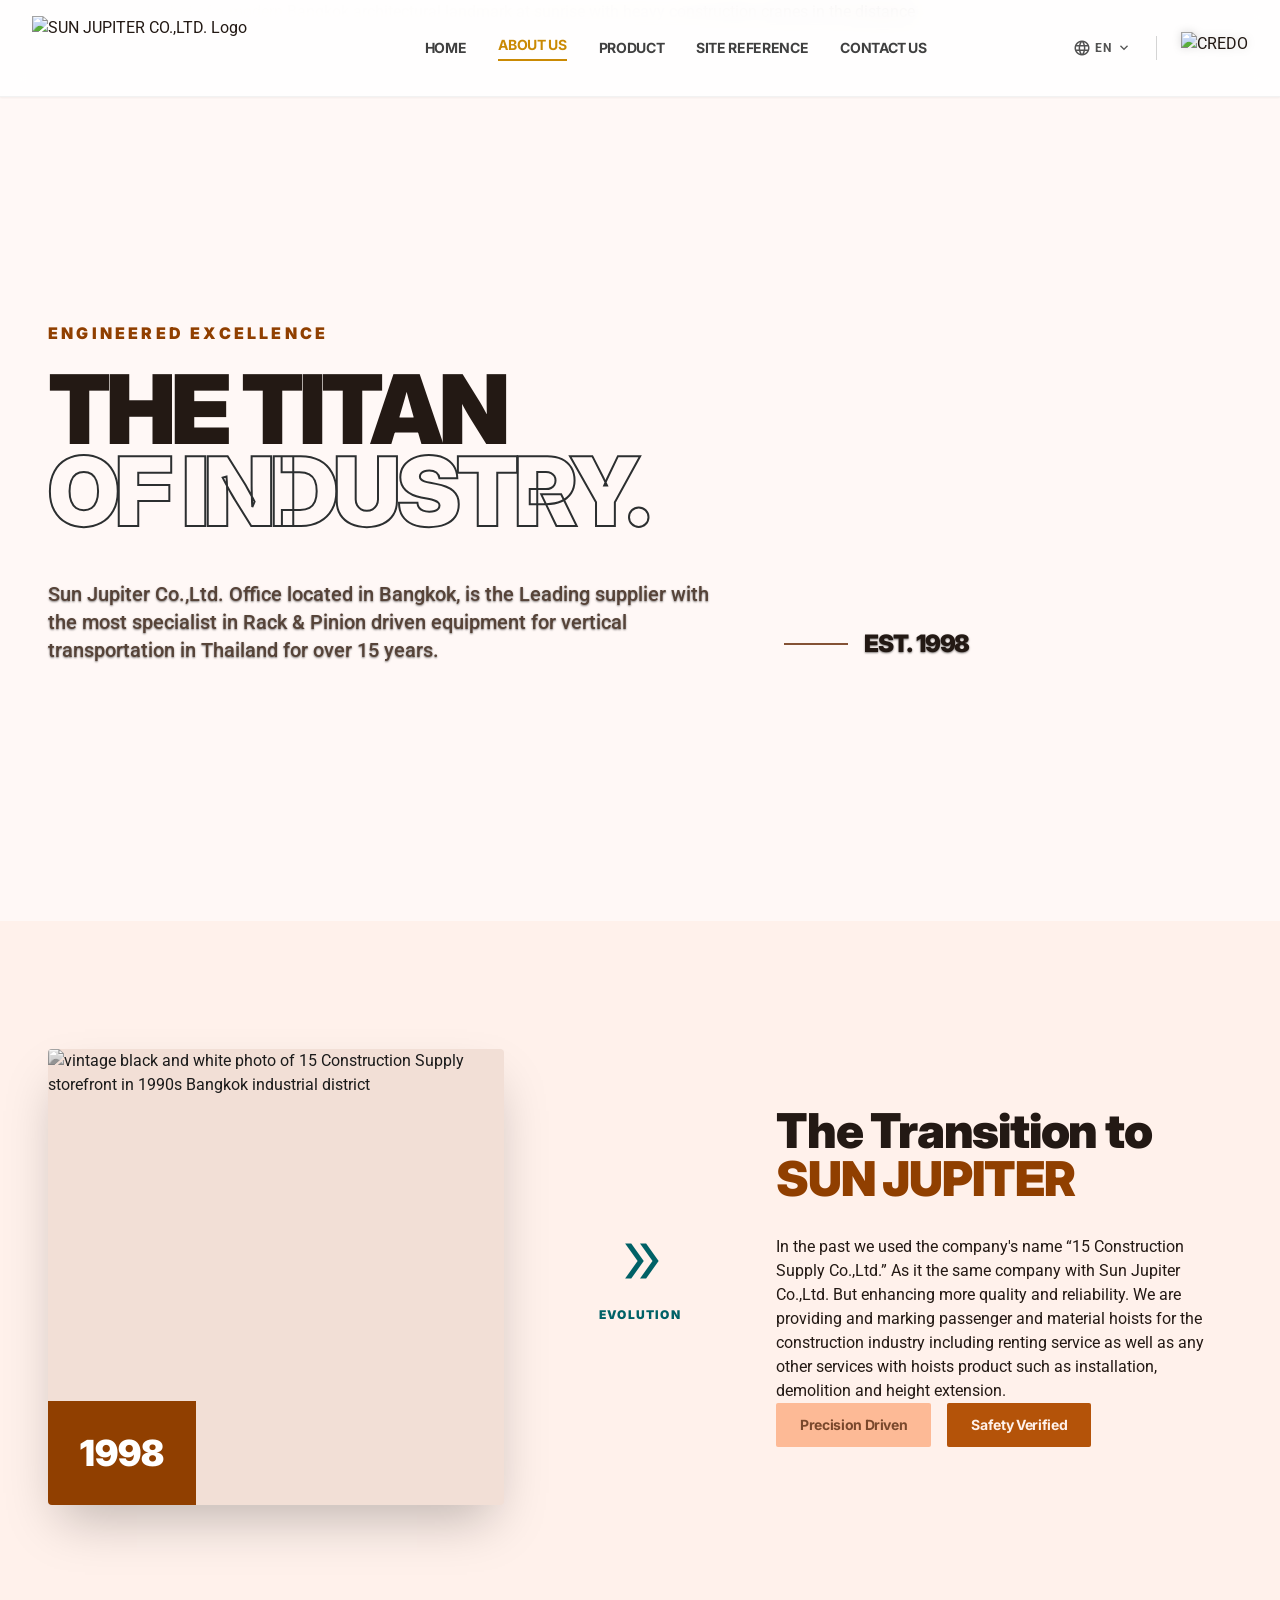
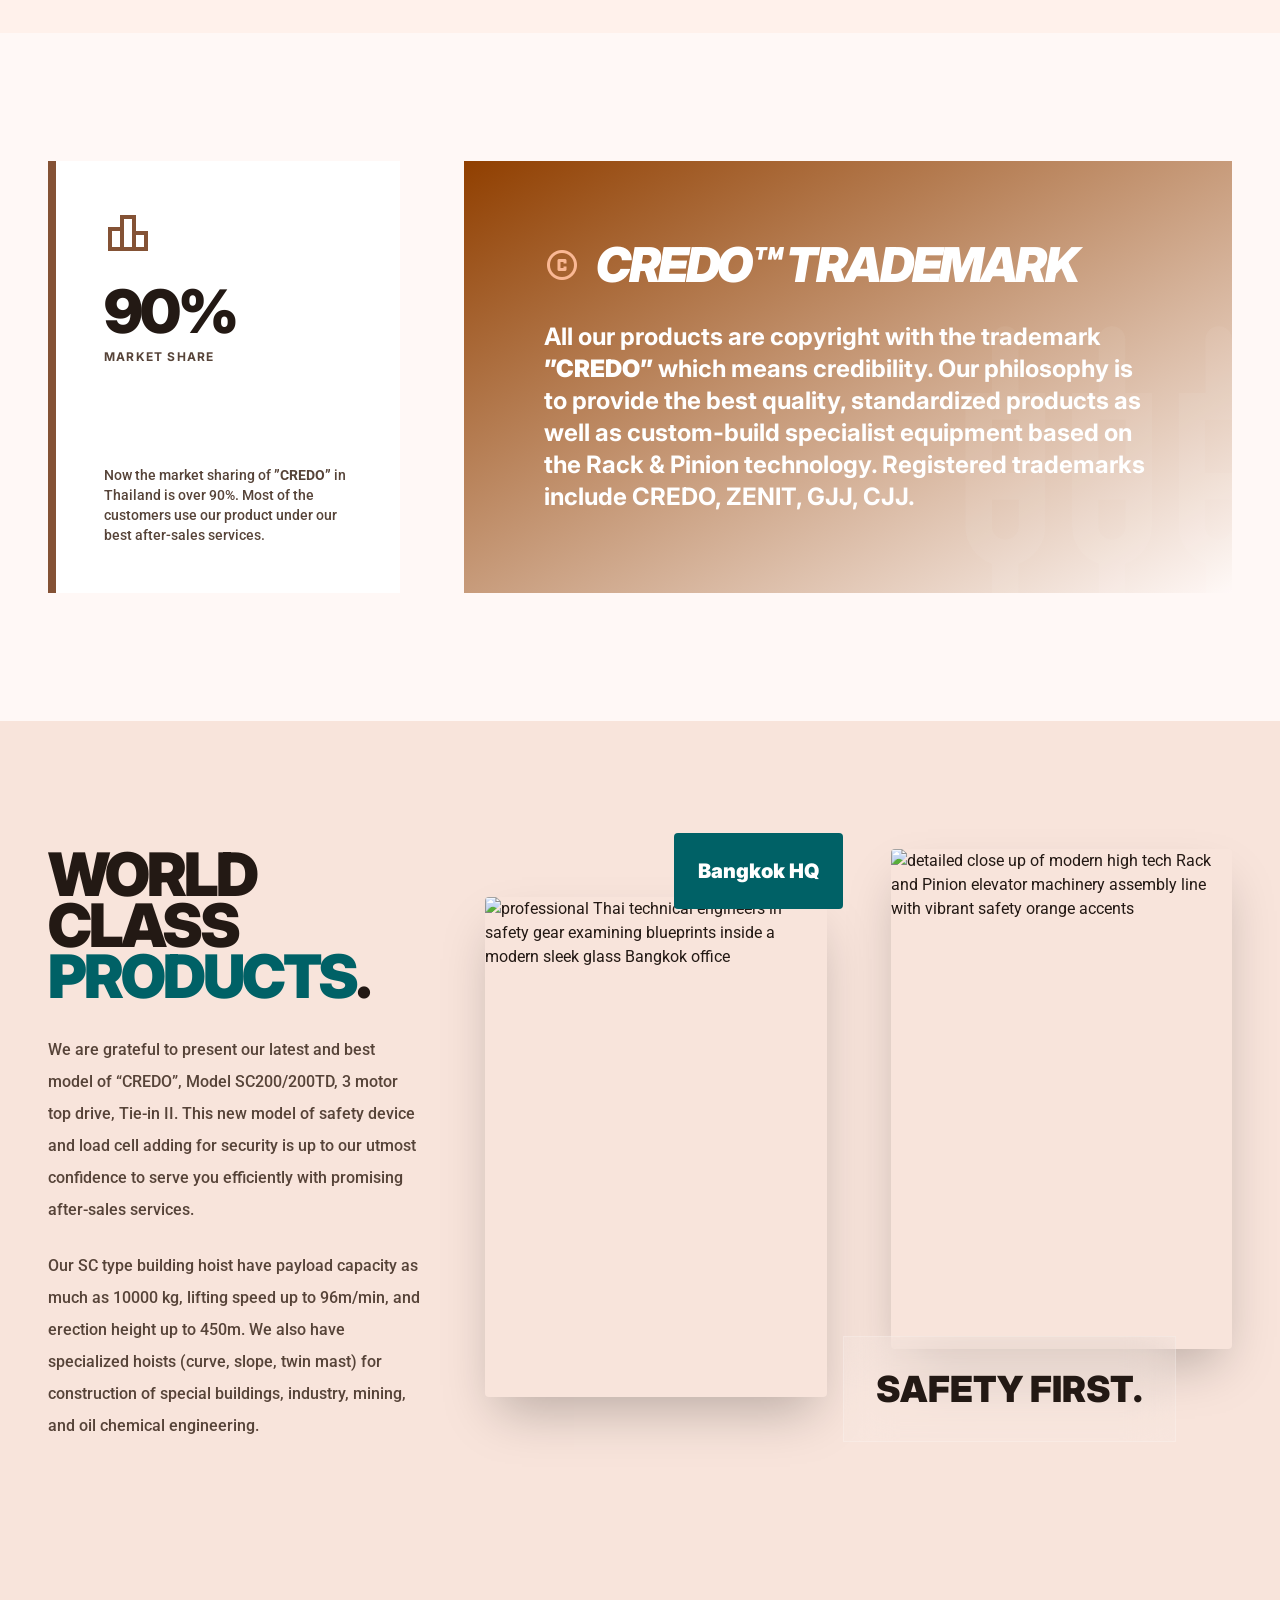
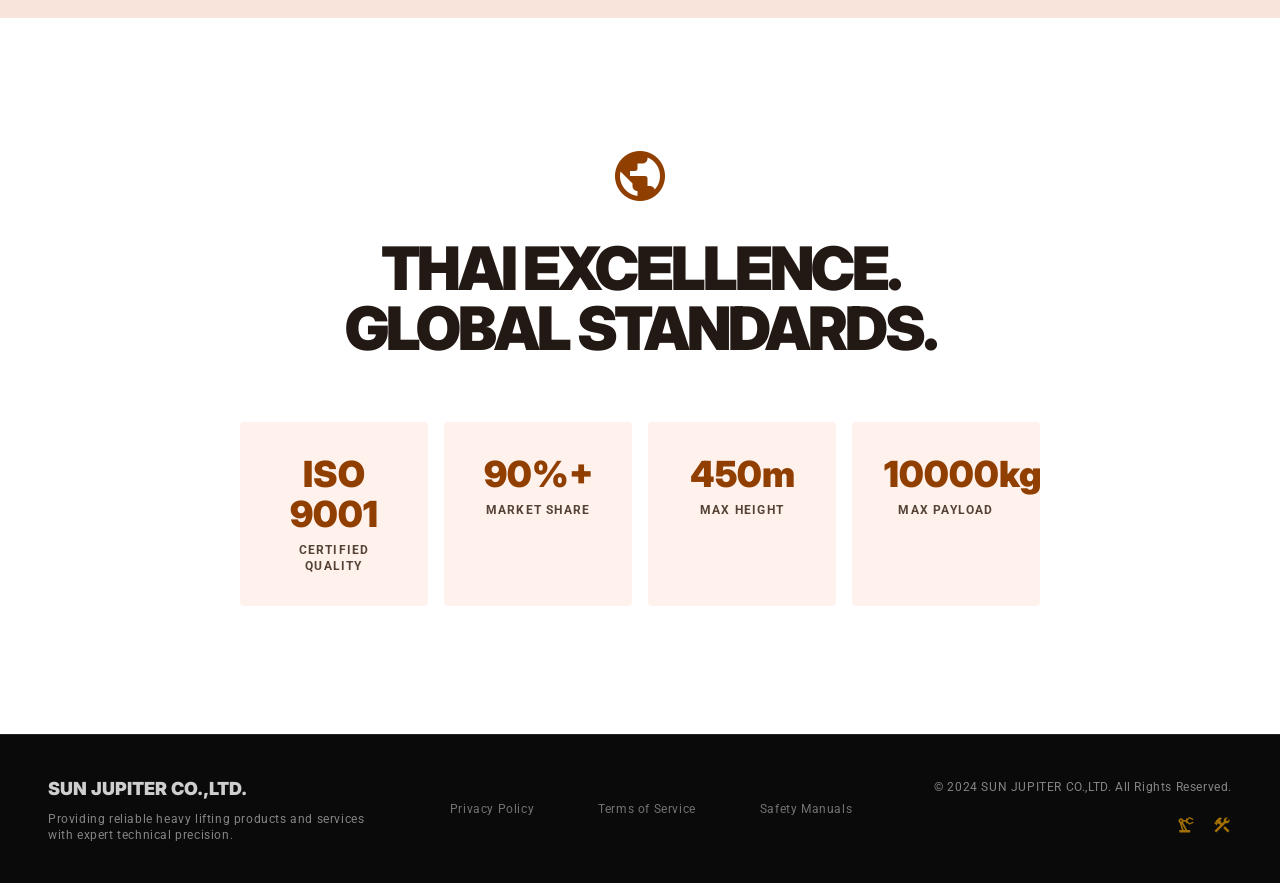
==== about.html @ d10ed4c6 "Add files via upload" ====
<!DOCTYPE html>

<html class="light" lang="en"><head>
  <title>About Us | Sun Jupiter Co., Ltd.</title>
  <link rel="icon" type="image/png" href="assets/favicon.png"/>
<link rel="preconnect" href="https://fonts.googleapis.com"/>
<link rel="preconnect" href="https://fonts.gstatic.com" crossorigin/>
<link href="https://fonts.googleapis.com/css2?family=Inter:wght@400;500;600;700;800;900&family=Roboto:wght@400;500;700&display=swap" rel="stylesheet" media="print" onload="this.media='all'"/>
<link href="https://fonts.googleapis.com/css2?family=Material+Symbols+Outlined:wght,FILL@100..700,0..1&display=swap" rel="stylesheet" media="print" onload="this.media='all'"/>
<meta charset="utf-8"/>
<meta content="width=device-width, initial-scale=1.0" name="viewport"/>
<link rel="stylesheet" href="assets/tailwind.css"/>

<style>
    /* ── SPA View Transition: smooth cross-fade ────────────────── */
    ::view-transition-old(root) {
        animation: sj-fade-out 120ms ease-out forwards;
    }
    ::view-transition-new(root) {
        animation: sj-fade-in 160ms ease-in forwards;
    }
    @keyframes sj-fade-out {
        from { opacity: 1; transform: translateY(0); }
        to   { opacity: 0; transform: translateY(-6px); }
    }
    @keyframes sj-fade-in {
        from { opacity: 0; transform: translateY(8px); }
        to   { opacity: 1; transform: translateY(0); }
    }

        .material-symbols-outlined {
            font-variation-settings: 'FILL' 0, 'wght' 400, 'GRAD' 0, 'opsz' 24;
        }
        body { 
            font-family: 'Roboto', sans-serif; 
        }
        h1, h2, h3, h4 { font-family: 'Inter', sans-serif; }
    </style>

<script id="spa-router">
if (!window.spaRouterLoaded) {
    window.spaRouterLoaded = true;
    window.spaCache = {};

    document.addEventListener('mouseover', (e) => {
        const link = e.target.closest('a');
        if (!link) return;
        const href = link.getAttribute('href');
        if (!href || href.startsWith('http') || href.startsWith('#') || href.startsWith('mailto:')) return;
        
        const cleanHref = href.split('?')[0].split('#')[0];
        if (!window.spaCache[cleanHref]) {
            window.spaCache[cleanHref] = fetch(href).then(r => r.text()).catch(() => null);
        }
    });
    
    window.navigateToSPA = async (url, useTransition = true) => {
        try {
            const cleanUrl = url.split('?')[0].split('#')[0];
            let text;
            if (window.spaCache && window.spaCache[cleanUrl]) {
                text = await window.spaCache[cleanUrl];
            } else {
                const response = await fetch(url);
                text = await response.text();
            }
            if (!text) { window.location.href = url; return; }
            
            const doc = new DOMParser().parseFromString(text, 'text/html');
            
            const performSwap = () => {
                // Extract all script text BEFORE DOM swap (replaceWith moves main out of doc)
                const scriptTexts = Array.from(doc.querySelectorAll('body script:not([src])')).map(s => s.textContent);

                const currentMain = document.querySelector('main');
                const newMain = doc.querySelector('main');
                if (currentMain && newMain) {
                    currentMain.replaceWith(newMain);
                } else {
                    window.location.href = url; return;
                }
                
                const currentNav = document.querySelector('nav');
                const newNav = doc.querySelector('nav');
                if (currentNav && newNav) {
                    currentNav.innerHTML = newNav.innerHTML;
                }
                
                document.title = doc.title;
                
                // Inject/replace out-of-main body elements from fetched doc (modals, overlays, etc.)
                // These are outside <main> so replaceWith(newMain) doesn't move them automatically
                Array.from(doc.body.children).forEach(el => {
                    const tag = el.tagName.toLowerCase();
                    if (tag === 'script' || tag === 'main' || tag === 'nav' || tag === 'noscript') return;
                    const existingEl = el.id ? document.getElementById(el.id) : null;
                    if (existingEl) {
                        existingEl.replaceWith(el);
                    } else {
                        document.body.appendChild(el);
                    }
                });

                // Re-execute scripts (using pre-extracted text to avoid missing in-main scripts)
                scriptTexts.forEach(text => {
                    const newScript = document.createElement('script');
                    newScript.textContent = text;
                    document.body.appendChild(newScript);
                });

                if (window.tailwind && typeof window.tailwind.refresh === 'function') {
                    window.tailwind.refresh();
                }
                setTimeout(() => {
                    document.querySelectorAll('[class*="animate-"]').forEach(el => {
                        const cls = [...el.classList].find(c => c.startsWith('animate-'));
                        if (cls) { el.classList.remove(cls); void el.offsetWidth; el.classList.add(cls); }
                    });
                }, 50);
                // Re-initialize tab UI after SPA swap (ensures brand tabs work without reload)
                setTimeout(() => {
                    const firstTabCard = document.querySelector('.tab-card');
                    if (firstTabCard && typeof switchTab === 'function') {
                        const tabId = firstTabCard.id.replace('tab-', '');
                        switchTab(tabId, false);
                    }
                }, 200);
                
                if (url.includes('#')) {
                    const hash = url.split('#')[1];
                    const target = document.getElementById(hash);
                    if (target) {
                        target.scrollIntoView({ behavior: 'auto', block: 'start' });
                        return;
                    }
                }
                window.scrollTo(0, 0);
                // Re-apply language after SPA swap
                if (window.applyTranslations) window.applyTranslations();
            };

            window.history.pushState({}, '', url);
            performSwap();
            
        } catch (e) {
            window.location.href = url; 
        }
    };
    
    document.addEventListener('click', (e) => {
        if (e.defaultPrevented) return;
        const link = e.target.closest('a');
        if (!link) return;
        const href = link.getAttribute('href');
        if (!href || href.startsWith('http') || href.startsWith('mailto:')) return;
        
        e.preventDefault();
        
        if (href.startsWith('#')) {
            const tgt = document.querySelector(href);
            if (tgt) {
                tgt.scrollIntoView({ behavior: 'smooth' });
                window.history.pushState({}, '', window.location.pathname + href);
            }
            return;
        }

        window.navigateToSPA(href, true);
    });
    
    window.addEventListener('popstate', () => {
        window.location.reload();
    });
}
</script>
<script src="assets/lang.js"></script>
  <meta name="description" content="Learn about Sun Jupiter Co., Ltd., our mission, vision, and commitment to providing world-class construction equipment in Thailand."/>
  <meta name="robots" content="index, follow"/>
  <link rel="canonical" href="https://claudesunjupite.github.io/about.html"/>
</head>
<body class="bg-surface text-on-surface antialiased">
<a href="#main-content" class="sr-only focus:not-sr-only focus:fixed focus:top-4 focus:left-4 focus:z-[100] focus:bg-yellow-600 focus:text-white focus:px-4 focus:py-2 focus:font-bold focus:rounded">Skip to main content</a>
<!-- STANDARDIZED NAVBAR -->
<nav aria-label="Main navigation" class="fixed top-0 w-full z-50 bg-white/85 backdrop-blur-md shadow-sm border-b border-neutral-200/50 flex justify-between items-center px-8 py-4 w-full max-w-none transition-all duration-300">
<a href="index.html" class="flex items-center transition-transform hover:scale-105" onclick="if(window.navigateToSPA){event.preventDefault();window.navigateToSPA('index.html')}" aria-label="SUN JUPITER CO.,LTD. — Go to homepage">
<img loading="eager" alt="SUN JUPITER CO.,LTD. Logo" class="h-14 md:h-16 w-auto object-contain" src="assets/sunjupiter-logo.webp"/>
</a>
<div class="hidden md:flex items-center space-x-8 font-headline font-bold tracking-tight text-sm uppercase">
<a class="text-neutral-700 hover:text-yellow-600 transition-colors transition-all duration-300" href="index.html">Home</a>
<a class="text-yellow-600 border-b-2 border-yellow-600 pb-1 transition-all duration-300" href="about.html">About Us</a>
<a class="text-neutral-700 hover:text-yellow-600 transition-colors transition-all duration-300" href="product.html">Product</a>
<a class="text-neutral-700 hover:text-yellow-600 transition-colors transition-all duration-300" href="site-reference.html">Site Reference</a>
<a class="text-neutral-700 hover:text-yellow-600 transition-colors transition-all duration-300" href="contact.html">Contact Us</a>
</div>
<div class="flex items-center gap-6">
<div class="relative group">
<button class="flex items-center gap-1 text-xs font-bold text-neutral-600 hover:text-yellow-600 uppercase tracking-widest transition-colors py-2" aria-label="Select language" aria-haspopup="true" aria-expanded="false">
<span class="material-symbols-outlined text-[18px]" aria-hidden="true">language</span>
EN
<span class="material-symbols-outlined text-[16px] transition-transform group-hover:rotate-180" aria-hidden="true">expand_more</span>
</button>
<div class="absolute right-0 top-full w-32 bg-white border border-neutral-100 shadow-xl rounded-md overflow-hidden opacity-0 invisible group-hover:opacity-100 group-hover:visible transition-all duration-200">
<a href="#" class="block px-4 py-3 text-xs text-neutral-700 hover:bg-neutral-50 hover:text-yellow-600 font-bold tracking-wider" data-lang="en" onclick="event.preventDefault();window.setLanguage('en')">
English
</a>
<a href="#" class="block px-4 py-3 text-xs text-neutral-700 hover:bg-neutral-50 hover:text-yellow-600 font-bold tracking-wider" data-lang="th" onclick="event.preventDefault();window.setLanguage('th')">
ภาษาไทย
</a>
</div>
</div>
<div class="h-6 w-px bg-neutral-300 hidden md:block"></div>
<img loading="eager" src="assets/credo.webp" alt="CREDO" class="hidden lg:block h-8 w-auto object-contain icon-drop-shadow">
</div>
</nav>
<!-- Hero Section: Kinetic Titan Strategy -->
<header id="main-content" class="pt-24 relative min-h-[921px] flex items-center overflow-hidden bg-surface">
<div class="absolute inset-0 z-0">
<div class="absolute inset-0 bg-gradient-to-r from-surface via-surface/80 to-transparent z-10"></div>
<img loading="eager" alt="high-resolution wide shot of a modern Bangkok architectural landmark at sunrise with heavy construction cranes in the distance" class="w-full h-full object-cover" data-alt="high-resolution wide shot of a modern Bangkok architectural landmark at sunrise with heavy construction cranes in the distance" src="https://lh3.googleusercontent.com/aida-public/[base64]"/>
</div>
<div class="container mx-auto px-12 relative z-20">
<div class="max-w-5xl">
<p class="font-headline font-black text-primary uppercase tracking-[0.2em] mb-4 md:mb-6 text-sm md:text-base">Engineered Excellence</p>
<h1 class="font-headline font-black text-5xl md:text-7xl lg:text-8xl text-on-surface leading-[0.85] tracking-tighter mb-8 md:mb-12 uppercase kinetic-tension">
                    THE TITAN <br/>
<span class="text-transparent" style="-webkit-text-stroke: 2px #2c2f30">OF INDUSTRY.</span>
</h1>
<div class="flex flex-col md:flex-row md:items-end gap-8 md:gap-16 relative z-10 w-full mb-8 text-shadow-sm">
<p class="text-lg md:text-xl text-on-surface-variant font-medium leading-relaxed max-w-2xl">
                        Sun Jupiter Co.,Ltd. Office located in Bangkok, is the Leading supplier with the most specialist in Rack &amp; Pinion driven equipment for vertical transportation in Thailand for over 15 years.
                    </p>
<div class="flex items-center gap-4 shrink-0 pb-1">
<div class="h-[2px] w-12 md:w-16 bg-secondary"></div>
<span class="font-headline font-black text-xl md:text-2xl uppercase tracking-tighter text-on-surface">Est. 1998</span>
</div>
</div>
</div>
</div>
</header>
<!-- Legacy Transition Section: No-Border Philosophy -->
<section class="bg-surface-container-low py-32">
<div class="container mx-auto px-12">
<div class="grid grid-cols-1 md:grid-cols-12 gap-16 items-center">
<div class="md:col-span-5 relative">
<div class="aspect-square bg-surface-container-highest rounded-lg overflow-hidden relative shadow-2xl group">
<img loading="lazy" alt="vintage black and white photo of 15 Construction Supply storefront in 1990s Bangkok industrial district" class="w-full h-full object-cover grayscale transition-all duration-700 group-hover:grayscale-0" data-alt="vintage black and white photo of 15 Construction Supply storefront in 1990s Bangkok industrial district" src="https://lh3.googleusercontent.com/aida-public/[base64]"/>
<div class="absolute bottom-0 left-0 bg-primary p-8 text-on-primary font-headline font-black text-4xl uppercase">1998</div>
</div>
</div>
<div class="md:col-span-2 flex flex-col items-center justify-center py-20 md:py-24">
<span class="material-symbols-outlined text-6xl text-tertiary" data-icon="double_arrow">double_arrow</span>
<p class="font-headline font-black text-tertiary uppercase text-xs tracking-widest mt-4">Evolution</p>
</div>
<div class="md:col-span-5">
<h2 class="font-headline font-black text-5xl mb-8 tracking-tight">The Transition to <span class="text-primary">SUN JUPITER</span></h2>
<p class=”text-on-surface-variant leading-loose mb-6 font-medium”>In the past we used the company's name “15 Construction Supply Co.,Ltd.” As it the same company with Sun Jupiter Co.,Ltd. But enhancing more quality and reliability. We are providing and marking passenger and material hoists for the construction industry including renting service as well as any other services with hoists product such as installation, demolition and height extension.</p>
<div class="flex gap-4">
<div class="px-6 py-3 bg-secondary-container text-on-secondary-container font-headline font-bold text-sm tracking-tight rounded-md">Precision Driven</div>
<div class="px-6 py-3 bg-primary-container text-on-primary-container font-headline font-bold text-sm tracking-tight rounded-md">Safety Verified</div>
</div>
</div>
</div>
</div>
</section>
<!-- The Credo: High-Octane Bento Grid -->
<section class="py-32 bg-surface">
<div class="container mx-auto px-12">
<div class="grid grid-cols-1 md:grid-cols-3 gap-12 md:gap-16">
<!-- Market Share Card -->
<div class="md:col-span-1 bg-surface-container-lowest p-12 flex flex-col justify-between min-h-[400px] border-l-8 border-secondary">
<div>
<span class="material-symbols-outlined text-secondary text-5xl mb-6" data-icon="leaderboard">leaderboard</span>
<h3 class="font-headline font-black text-6xl tracking-tighter mb-2">90%</h3>
<p class="font-headline font-bold uppercase text-on-surface-variant tracking-widest text-xs">Market Share</p>
</div>
<p class="text-on-surface-variant text-sm font-medium leading-loose">
                        Now the market sharing of <strong>”CREDO”</strong> in Thailand is over 90%. Most of the customers use our product under our best after-sales services.
                    </p>
</div>
<!-- Credo Card: Signature Texture -->
<div class="md:col-span-2 bg-gradient-to-br from-primary to-primary-dim p-12 md:p-20 relative overflow-hidden text-on-primary flex flex-col justify-center">
<div class="relative z-10">
<div class="flex items-center gap-4 mb-8">
<span class="material-symbols-outlined text-secondary-fixed-dim text-4xl" data-icon="copyright" data-weight="fill">copyright</span>
<h3 class="font-headline font-black text-4xl md:text-5xl uppercase tracking-tighter italic">CREDO™ TRADEMARK</h3>
</div>
<p class="text-2xl font-headline font-bold leading-relaxed max-w-2xl">
                            All our products are copyright with the trademark <strong>”CREDO”</strong> which means credibility. Our philosophy is to provide the best quality, standardized products as well as custom-build specialist equipment based on the Rack &amp; Pinion technology. Registered trademarks include CREDO, ZENIT, GJJ, CJJ.
                        </p>
</div>
<!-- Decorative Background element -->
<span class="absolute -right-10 -bottom-10 material-symbols-outlined text-[20rem] text-white/5 pointer-events-none" data-icon="settings_input_component">settings_input_component</span>
</div>
</div>
</div>
</section>
<!-- Technical Team & Office: Editorial Layout -->
<section class="bg-surface-container-high py-32 overflow-hidden">
<div class="container mx-auto px-12">
<div class="flex flex-col md:flex-row gap-16">
<div class="md:w-1/3">
<h2 class="font-headline font-black text-5xl md:text-6xl leading-[0.85] tracking-tighter mb-8">WORLD CLASS <br/><span class="text-tertiary">PRODUCTS</span>.</h2>
<p class="text-on-surface-variant font-medium leading-loose mb-6">
                        We are grateful to present our latest and best model of “CREDO”, Model SC200/200TD, 3 motor top drive, Tie-in II. This new model of safety device and load cell adding for security is up to our utmost confidence to serve you efficiently with promising after-sales services.
                    </p>
<p class="text-on-surface-variant font-medium leading-loose mb-12">
                        Our SC type building hoist have payload capacity as much as 10000 kg, lifting speed up to 96m/min, and erection height up to 450m. We also have specialized hoists (curve, slope, twin mast) for construction of special buildings, industry, mining, and oil chemical engineering.
                    </p>
</div>
<div class="md:w-2/3 grid grid-cols-2 gap-12 md:gap-16">
<div class="relative pt-12">
<img loading="lazy" alt="professional Thai technical engineers in safety gear examining blueprints inside a modern sleek glass Bangkok office" class="w-full h-[500px] object-cover rounded-lg shadow-2xl" data-alt="professional Thai technical engineers in safety gear examining blueprints inside a modern sleek glass Bangkok office" src="https://lh3.googleusercontent.com/aida-public/[base64]"/>
<div class="absolute -top-4 -right-4 bg-tertiary p-6 rounded-lg text-on-tertiary font-headline font-black text-xl">Bangkok HQ</div>
</div>
<div class="relative">
<img loading="lazy" alt="detailed close up of modern high tech Rack and Pinion elevator machinery assembly line with vibrant safety orange accents" class="w-full h-[500px] object-cover rounded-lg shadow-2xl" data-alt="detailed close up of modern high tech Rack and Pinion elevator machinery assembly line with vibrant safety orange accents" src="https://lh3.googleusercontent.com/aida-public/[base64]"/>
<div class="absolute bottom-12 -left-12 bg-white/10 backdrop-blur-xl p-8 border border-white/20">
<p class="font-headline font-black text-on-surface text-4xl">SAFETY FIRST.</p>
</div>
</div>
</div>
</div>
</div>
</section>
<!-- Global Reach / Logistics -->
<section class="py-32 bg-surface-container-lowest">
<div class="container mx-auto px-12 text-center max-w-4xl">
<span class="material-symbols-outlined text-primary text-6xl mb-8" data-icon="public" data-weight="fill">public</span>
<h2 class="font-headline font-black text-6xl tracking-tighter mb-8">THAI EXCELLENCE. <br/>GLOBAL STANDARDS.</h2>
<div class="grid grid-cols-2 md:grid-cols-4 gap-4 mt-16">
<div class="p-8 bg-surface-container-low rounded-lg">
<p class="font-headline font-black text-3xl md:text-4xl text-primary">ISO 9001</p>
<p class="text-xs uppercase font-bold tracking-widest text-on-surface-variant mt-2">Certified Quality</p>
</div>
<div class="p-8 bg-surface-container-low rounded-lg">
<p class="font-headline font-black text-3xl md:text-4xl text-primary">90%+</p>
<p class="text-xs uppercase font-bold tracking-widest text-on-surface-variant mt-2">Market Share</p>
</div>
<div class="p-8 bg-surface-container-low rounded-lg">
<p class="font-headline font-black text-3xl md:text-4xl text-primary">450m</p>
<p class="text-xs uppercase font-bold tracking-widest text-on-surface-variant mt-2">Max Height</p>
</div>
<div class="p-8 bg-surface-container-low rounded-lg">
<p class="font-headline font-black text-3xl md:text-4xl text-primary">10000kg</p>
<p class="text-xs uppercase font-bold tracking-widest text-on-surface-variant mt-2">Max Payload</p>
</div>
</div>
</div>
</section>
<!-- Footer Shell (Authority: Shared Components JSON) -->
<footer class="bg-neutral-950 dark:bg-black w-full border-t border-neutral-800 flex flex-col md:flex-row justify-between items-center px-12 py-10">
<div class="mb-8 md:mb-0 opacity-80 hover:opacity-100 transition-all duration-300">
<span class="text-lg font-black text-white uppercase font-headline">SUN JUPITER CO.,LTD.</span>
<p class="font-['Work_Sans'] text-xs tracking-wider text-neutral-400 mt-2 max-w-xs">Providing reliable heavy lifting products and services with expert technical precision.</p>
</div>
<div class="flex flex-wrap justify-center gap-12 md:gap-16 mb-8 md:mb-0 font-['Work_Sans'] text-xs tracking-wider text-neutral-400">
<a class="text-neutral-500 hover:text-white transition-colors hover:underline decoration-yellow-500" href="#">Privacy Policy</a>
<a class="text-neutral-500 hover:text-white transition-colors hover:underline decoration-yellow-500" href="#">Terms of Service</a>
<a class="text-neutral-500 hover:text-white transition-colors hover:underline decoration-yellow-500" href="#">Safety Manuals</a>
</div>
<div class="text-center md:text-right opacity-80 hover:opacity-100 transition-all duration-300">
<p class="font-['Work_Sans'] text-xs tracking-wider text-neutral-400">© 2024 SUN JUPITER CO.,LTD. All Rights Reserved.</p>
<div class="flex justify-center md:justify-end gap-4 mt-4">
<span class="material-symbols-outlined text-yellow-600 text-xl">precision_manufacturing</span>
<span class="material-symbols-outlined text-yellow-600 text-xl">construction</span>
</div>
</div>
</footer>
</body></html>




                                                                                                                                                                            
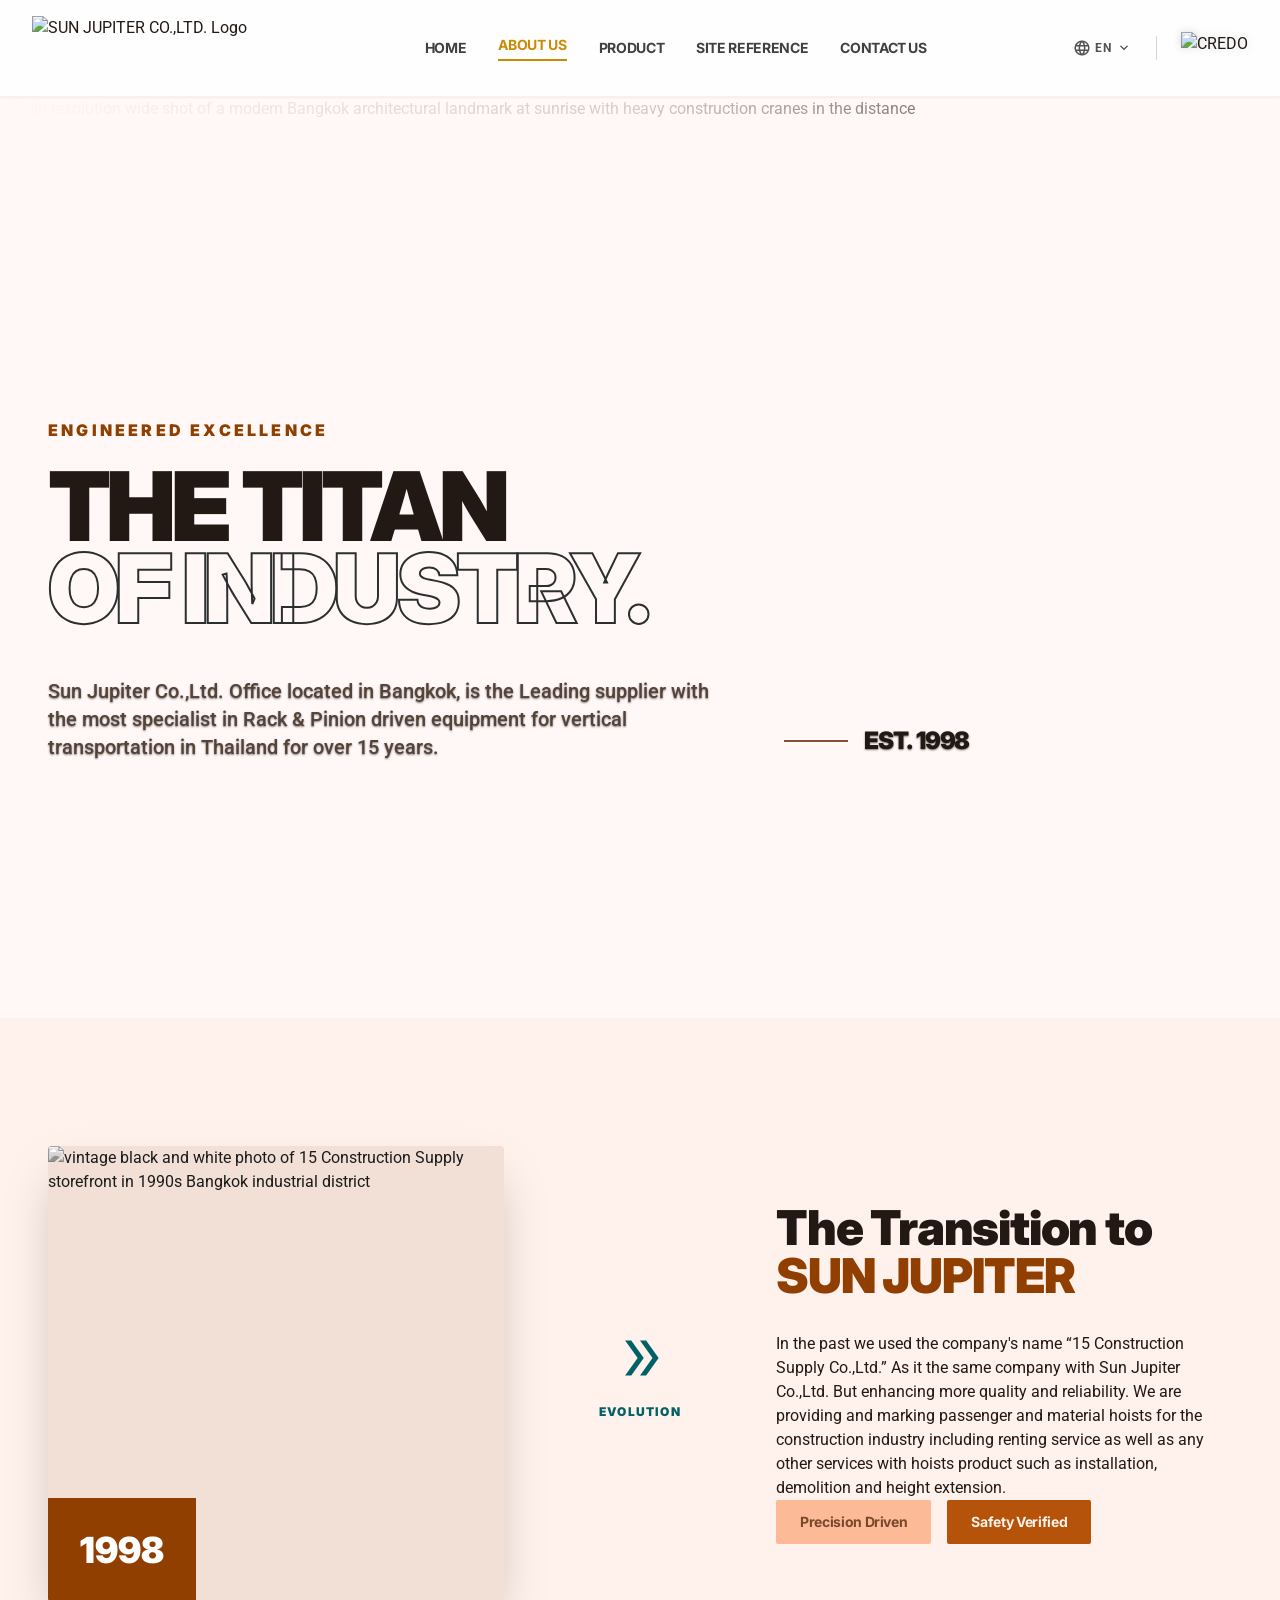
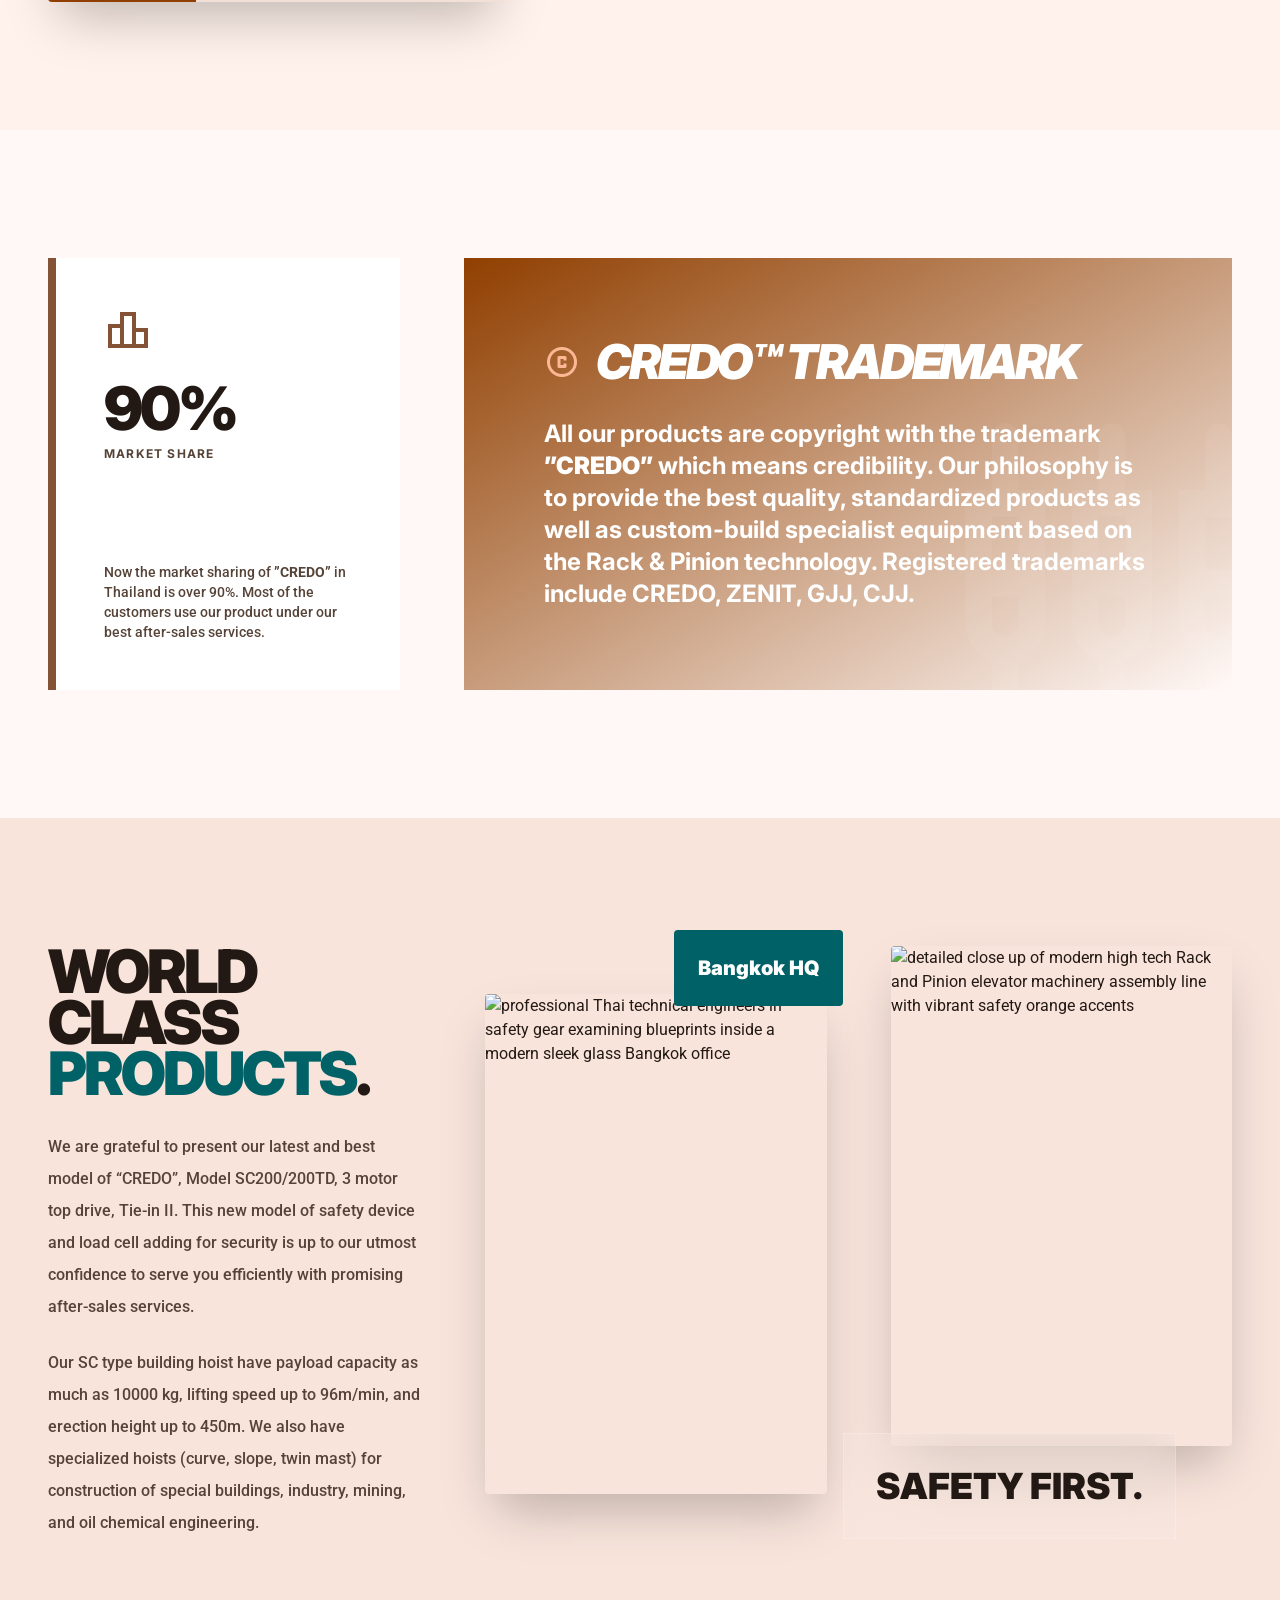
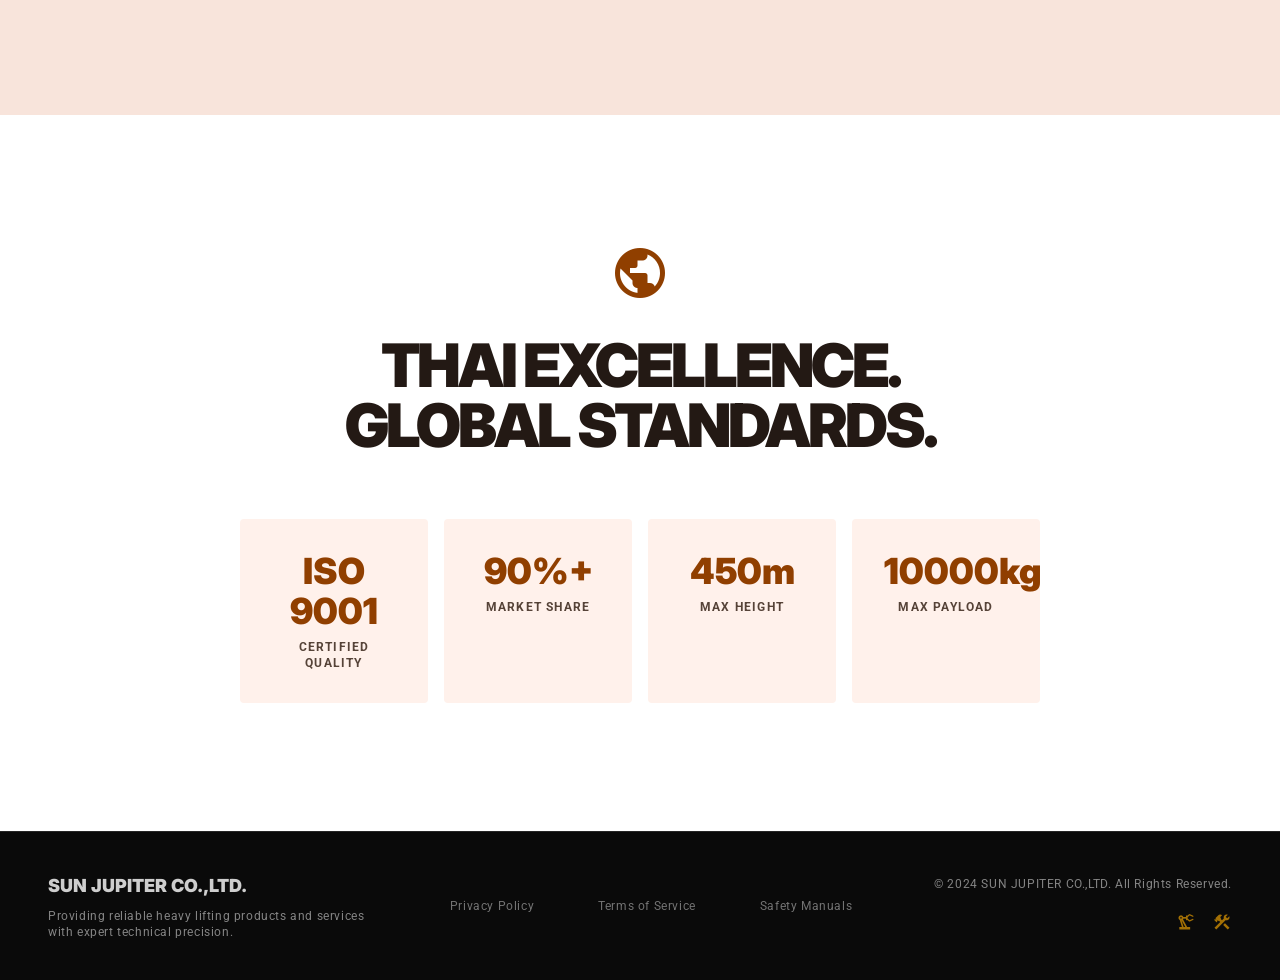
==== commit d1189f7b: "Add files via upload" ====
--- a/about.html
+++ b/about.html
@@ -181,9 +181,9 @@
 <body class="bg-surface text-on-surface antialiased">
 <a href="#main-content" class="sr-only focus:not-sr-only focus:fixed focus:top-4 focus:left-4 focus:z-[100] focus:bg-yellow-600 focus:text-white focus:px-4 focus:py-2 focus:font-bold focus:rounded">Skip to main content</a>
 <!-- STANDARDIZED NAVBAR -->
-<nav aria-label="Main navigation" class="fixed top-0 w-full z-50 bg-white/85 backdrop-blur-md shadow-sm border-b border-neutral-200/50 flex justify-between items-center px-8 py-4 w-full max-w-none transition-all duration-300">
+<nav aria-label="Main navigation" class="relative fixed top-0 w-full z-50 bg-white/85 backdrop-blur-md shadow-sm border-b border-neutral-200/50 flex justify-between items-center px-8 py-4 w-full max-w-none transition-all duration-300">
 <a href="index.html" class="flex items-center transition-transform hover:scale-105" onclick="if(window.navigateToSPA){event.preventDefault();window.navigateToSPA('index.html')}" aria-label="SUN JUPITER CO.,LTD. — Go to homepage">
-<img loading="eager" alt="SUN JUPITER CO.,LTD. Logo" class="h-14 md:h-16 w-auto object-contain" src="assets/sunjupiter-logo.webp"/>
+<img loading="eager" alt="SUN JUPITER CO.,LTD. Logo" class="h-10 md:h-16 w-auto object-contain mobile-logo-sm" src="assets/sunjupiter-logo.webp"/>
 </a>
 <div class="hidden md:flex items-center space-x-8 font-headline font-bold tracking-tight text-sm uppercase">
 <a class="text-neutral-700 hover:text-yellow-600 transition-colors transition-all duration-300" href="index.html">Home</a>
@@ -193,7 +193,7 @@
 <a class="text-neutral-700 hover:text-yellow-600 transition-colors transition-all duration-300" href="contact.html">Contact Us</a>
 </div>
 <div class="flex items-center gap-6">
-<div class="relative group">
+<div class="mobile-center-abs relative group">
 <button class="flex items-center gap-1 text-xs font-bold text-neutral-600 hover:text-yellow-600 uppercase tracking-widest transition-colors py-2" aria-label="Select language" aria-haspopup="true" aria-expanded="false">
 <span class="material-symbols-outlined text-[18px]" aria-hidden="true">language</span>
 EN
@@ -210,8 +210,25 @@
 </div>
 <div class="h-6 w-px bg-neutral-300 hidden md:block"></div>
 <img loading="eager" src="assets/credo.webp" alt="CREDO" class="hidden lg:block h-8 w-auto object-contain icon-drop-shadow">
+<button class="md:hidden flex flex-col items-center justify-center" id="hamburger-btn" aria-label="Open navigation menu" onclick="toggleNavOverlay(true)" style="gap:5px;width:38px;height:38px;border:2px solid #a3a3a3;border-radius:6px;background:transparent;cursor:pointer;flex-shrink:0;transition:border-color 0.2s" onmouseover="this.style.borderColor='#ca8a04'" onmouseout="this.style.borderColor='#a3a3a3'">
+  <span style="display:block;width:16px;height:2px;background:#404040;border-radius:1px"></span>
+  <span style="display:block;width:16px;height:2px;background:#404040;border-radius:1px"></span>
+  <span style="display:block;width:16px;height:2px;background:#404040;border-radius:1px"></span>
+</button>
 </div>
 </nav>
+<div id="nav-overlay" style="display:none;opacity:0;transition:opacity 0.35s ease;position:fixed;inset:0;z-index:60;background:#0a0a0a;flex-direction:column;align-items:center;justify-content:center">
+  <button onclick="toggleNavOverlay(false)" aria-label="Close menu" style="position:absolute;top:24px;right:32px;background:none;border:none;cursor:pointer;color:#fff;line-height:1;padding:8px">
+    <span class="material-symbols-outlined" style="font-size:32px">close</span>
+  </button>
+  <div style="display:flex;flex-direction:column;align-items:flex-start;gap:28px;padding:48px 32px">
+    <a href="index.html" onclick="navOverlayGo(event,'index.html')" style="font-size:clamp(28px,5vw,52px);font-weight:900;text-transform:uppercase;letter-spacing:-0.02em;color:#fff;text-decoration:none;transition:color 0.2s" onmouseover="this.style.color='#ca8a04'" onmouseout="this.style.color='#fff'">Home</a>
+    <span style="font-size:clamp(28px,5vw,52px);font-weight:900;text-transform:uppercase;letter-spacing:-0.02em;color:#ca8a04">About Us</span>
+    <a href="product.html" onclick="navOverlayGo(event,'product.html')" style="font-size:clamp(28px,5vw,52px);font-weight:900;text-transform:uppercase;letter-spacing:-0.02em;color:#fff;text-decoration:none;transition:color 0.2s" onmouseover="this.style.color='#ca8a04'" onmouseout="this.style.color='#fff'">Product</a>
+    <a href="site-reference.html" onclick="navOverlayGo(event,'site-reference.html')" style="font-size:clamp(28px,5vw,52px);font-weight:900;text-transform:uppercase;letter-spacing:-0.02em;color:#fff;text-decoration:none;transition:color 0.2s" onmouseover="this.style.color='#ca8a04'" onmouseout="this.style.color='#fff'">Site Reference</a>
+    <a href="contact.html" onclick="navOverlayGo(event,'contact.html')" style="font-size:clamp(28px,5vw,52px);font-weight:900;text-transform:uppercase;letter-spacing:-0.02em;color:#fff;text-decoration:none;transition:color 0.2s" onmouseover="this.style.color='#ca8a04'" onmouseout="this.style.color='#fff'">Contact Us</a>
+  </div>
+</div>
 <!-- Hero Section: Kinetic Titan Strategy -->
 <header id="main-content" class="pt-24 relative min-h-[921px] flex items-center overflow-hidden bg-surface">
 <div class="absolute inset-0 z-0">
@@ -366,6 +383,28 @@
 </div>
 </div>
 </footer>
+<script>
+function toggleNavOverlay(open) {
+  const overlay = document.getElementById('nav-overlay');
+  if (!overlay) return;
+  if (open) {
+    overlay.style.display = 'flex';
+    document.body.style.overflow = 'hidden';
+    setTimeout(function() { overlay.style.opacity = '1'; }, 10);
+  } else {
+    overlay.style.opacity = '0';
+    document.body.style.overflow = '';
+    setTimeout(function() { overlay.style.display = 'none'; }, 350);
+  }
+}
+function navOverlayGo(e, url) {
+  e.preventDefault();
+  toggleNavOverlay(false);
+  setTimeout(function() {
+    window.navigateToSPA ? window.navigateToSPA(url, true) : (window.location.href = url);
+  }, 370);
+}
+</script>
 </body></html>
 
 
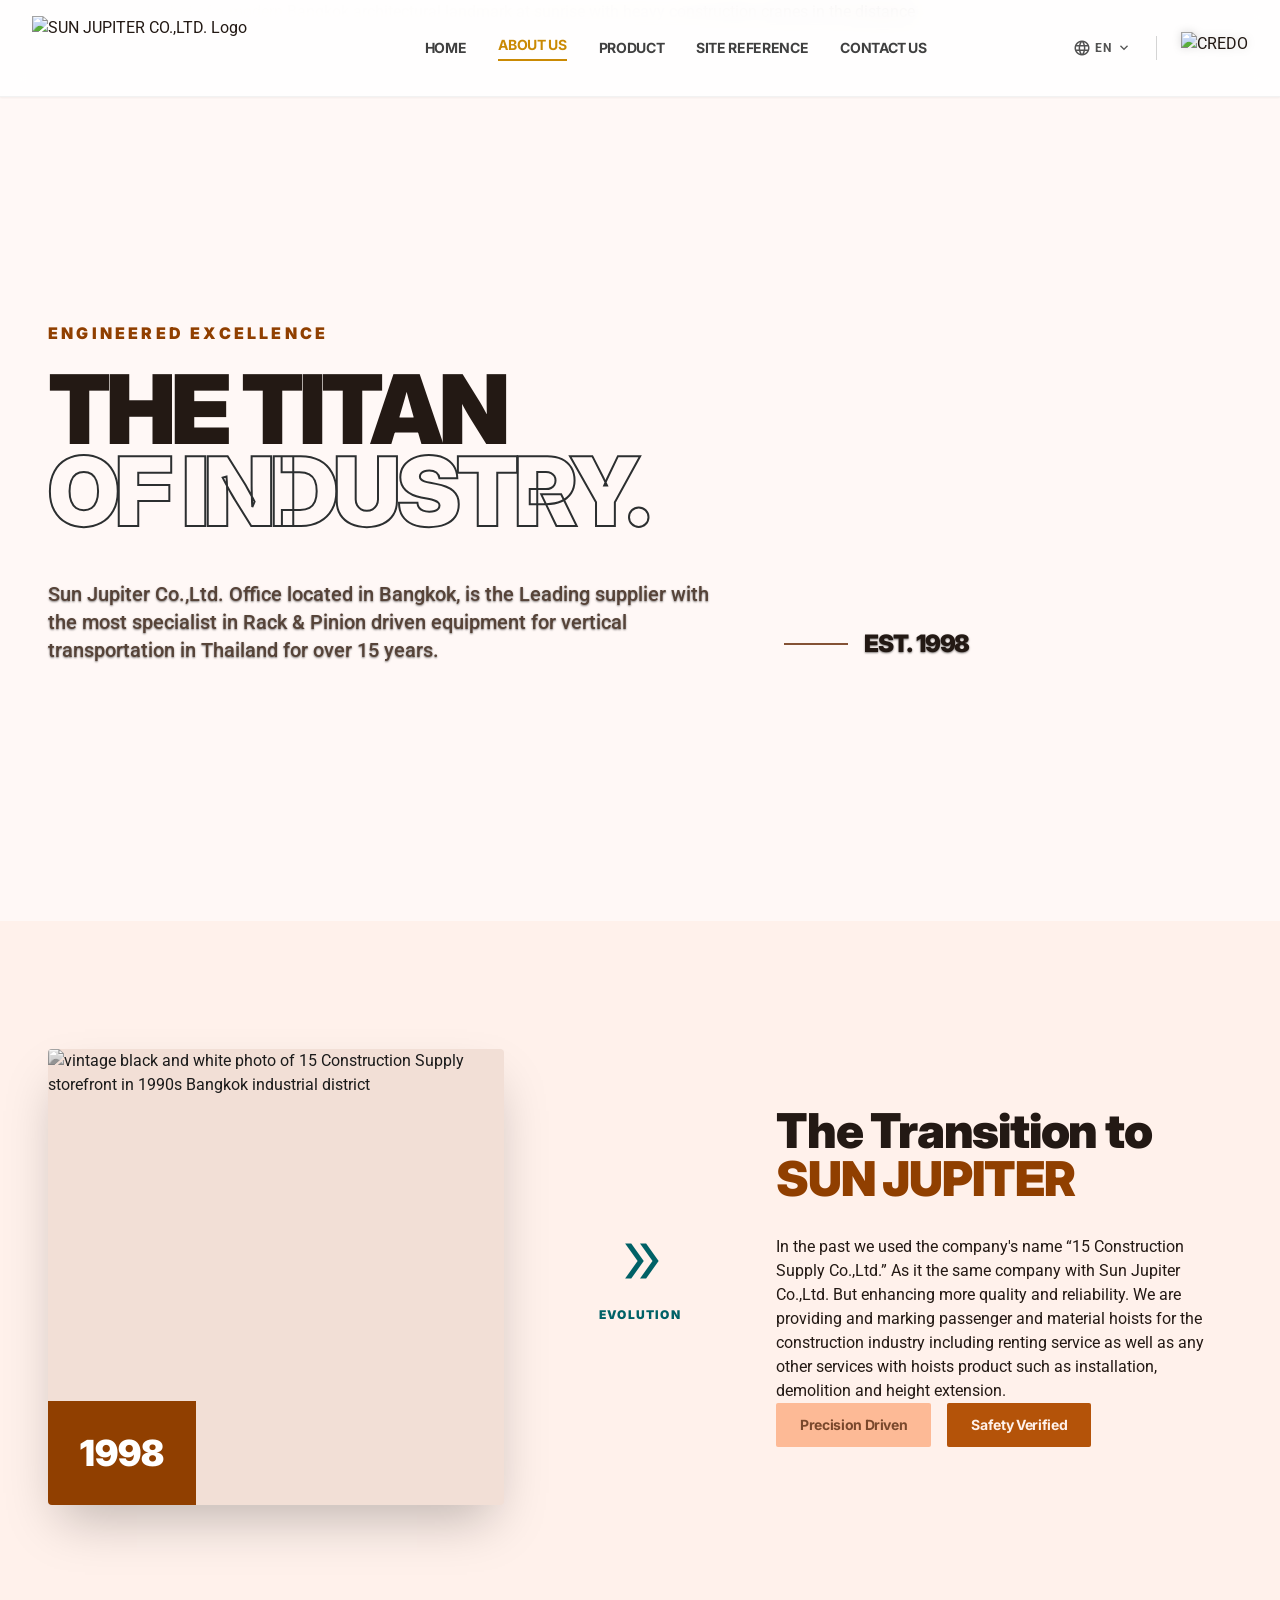
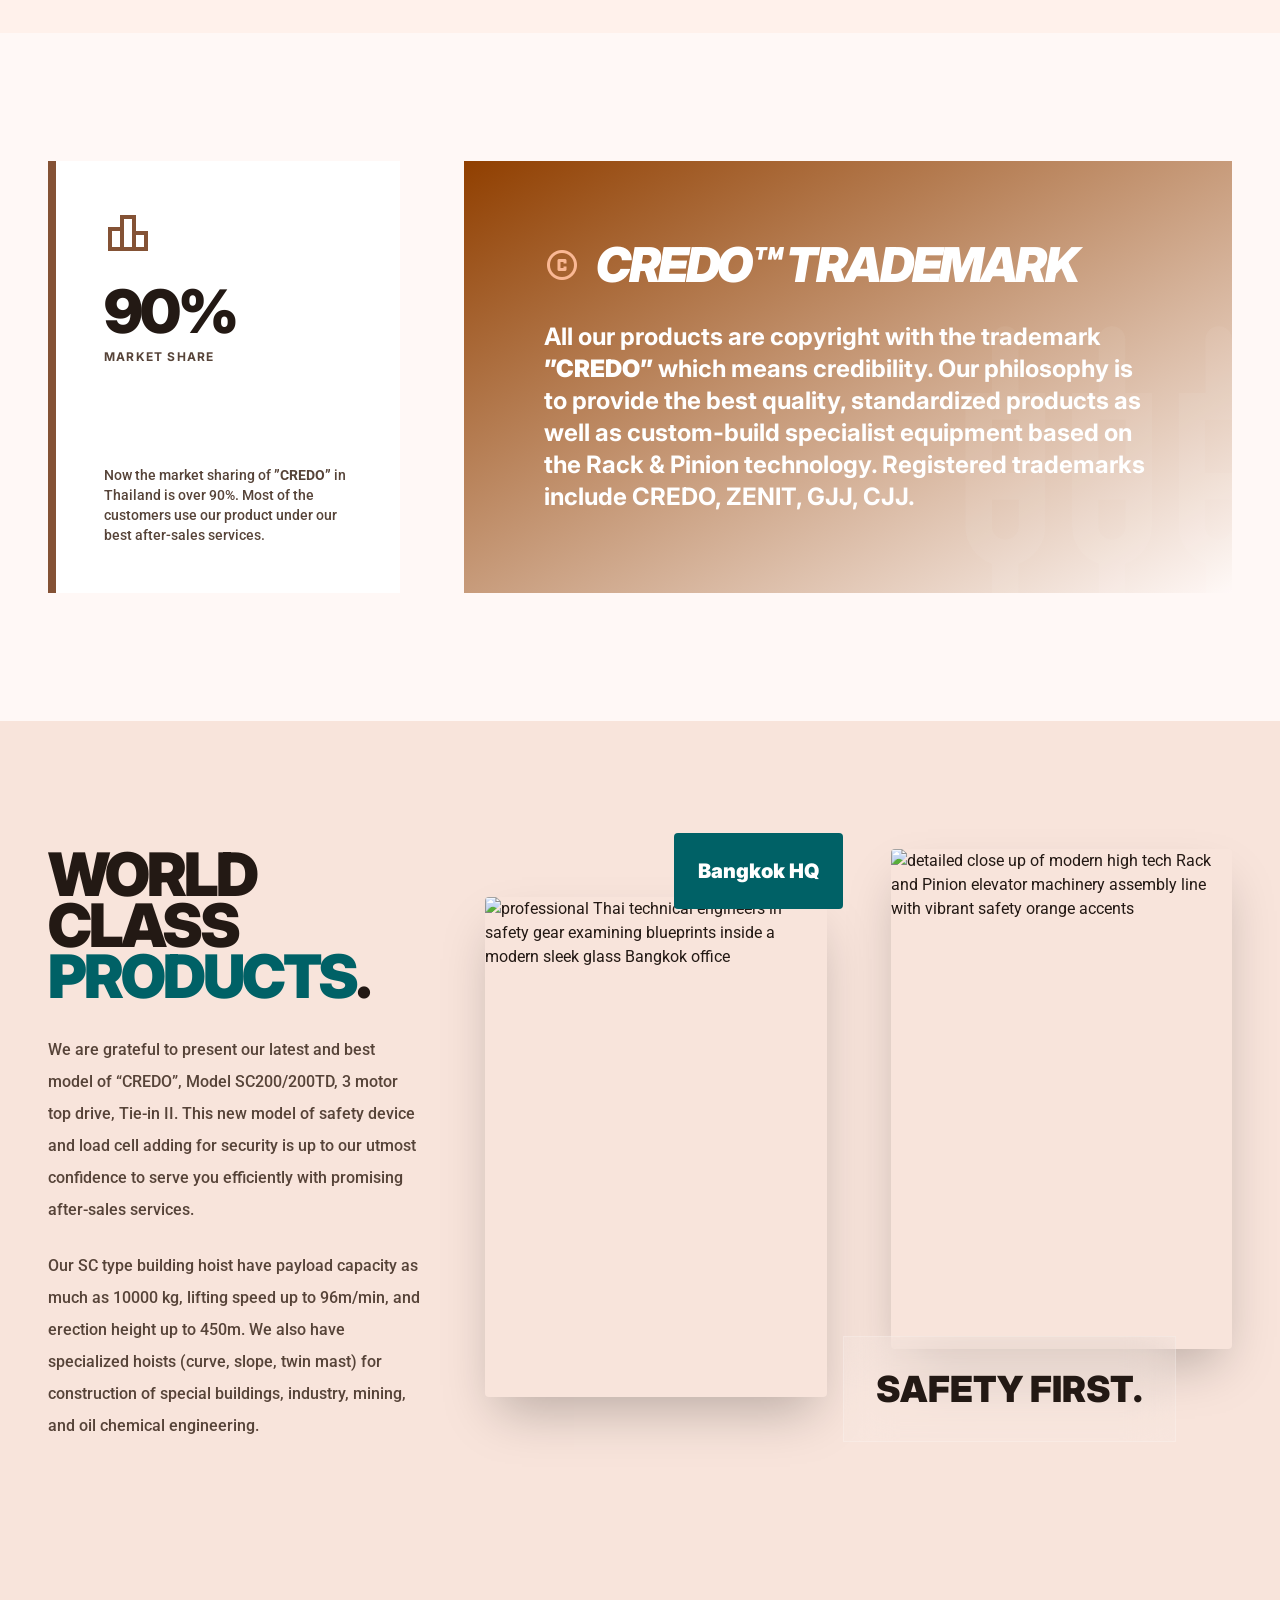
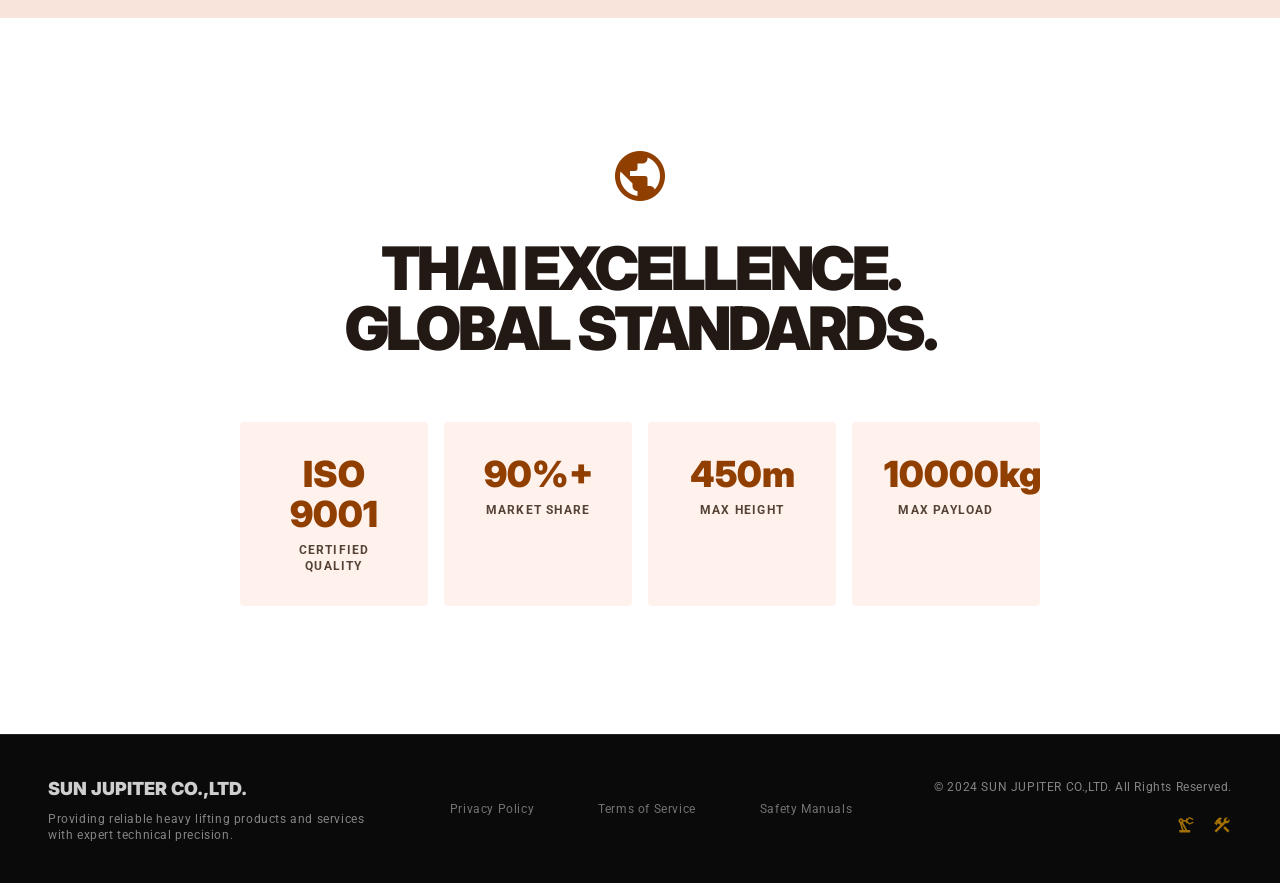
==== commit 324c9cdf: "Add files via upload" ====
--- a/about.html
+++ b/about.html
@@ -1,7 +1,7 @@
 <!DOCTYPE html>
 
 <html class="light" lang="en"><head>
-  <title>About Us | Sun Jupiter Co., Ltd.</title>
+  <title>บริษัท ซัน จูปิเตอร์ จำกัด | เกี่ยวกับเรา</title>
   <link rel="icon" type="image/png" href="assets/favicon.png"/>
 <link rel="preconnect" href="https://fonts.googleapis.com"/>
 <link rel="preconnect" href="https://fonts.gstatic.com" crossorigin/>
@@ -181,7 +181,7 @@
 <body class="bg-surface text-on-surface antialiased">
 <a href="#main-content" class="sr-only focus:not-sr-only focus:fixed focus:top-4 focus:left-4 focus:z-[100] focus:bg-yellow-600 focus:text-white focus:px-4 focus:py-2 focus:font-bold focus:rounded">Skip to main content</a>
 <!-- STANDARDIZED NAVBAR -->
-<nav aria-label="Main navigation" class="relative fixed top-0 w-full z-50 bg-white/85 backdrop-blur-md shadow-sm border-b border-neutral-200/50 flex justify-between items-center px-8 py-4 w-full max-w-none transition-all duration-300">
+<nav aria-label="Main navigation" class="fixed top-0 w-full z-50 bg-white/85 backdrop-blur-md shadow-sm border-b border-neutral-200/50 flex justify-between items-center px-8 py-4 max-w-none transition-all duration-300">
 <a href="index.html" class="flex items-center transition-transform hover:scale-105" onclick="if(window.navigateToSPA){event.preventDefault();window.navigateToSPA('index.html')}" aria-label="SUN JUPITER CO.,LTD. — Go to homepage">
 <img loading="eager" alt="SUN JUPITER CO.,LTD. Logo" class="h-10 md:h-16 w-auto object-contain mobile-logo-sm" src="assets/sunjupiter-logo.webp"/>
 </a>
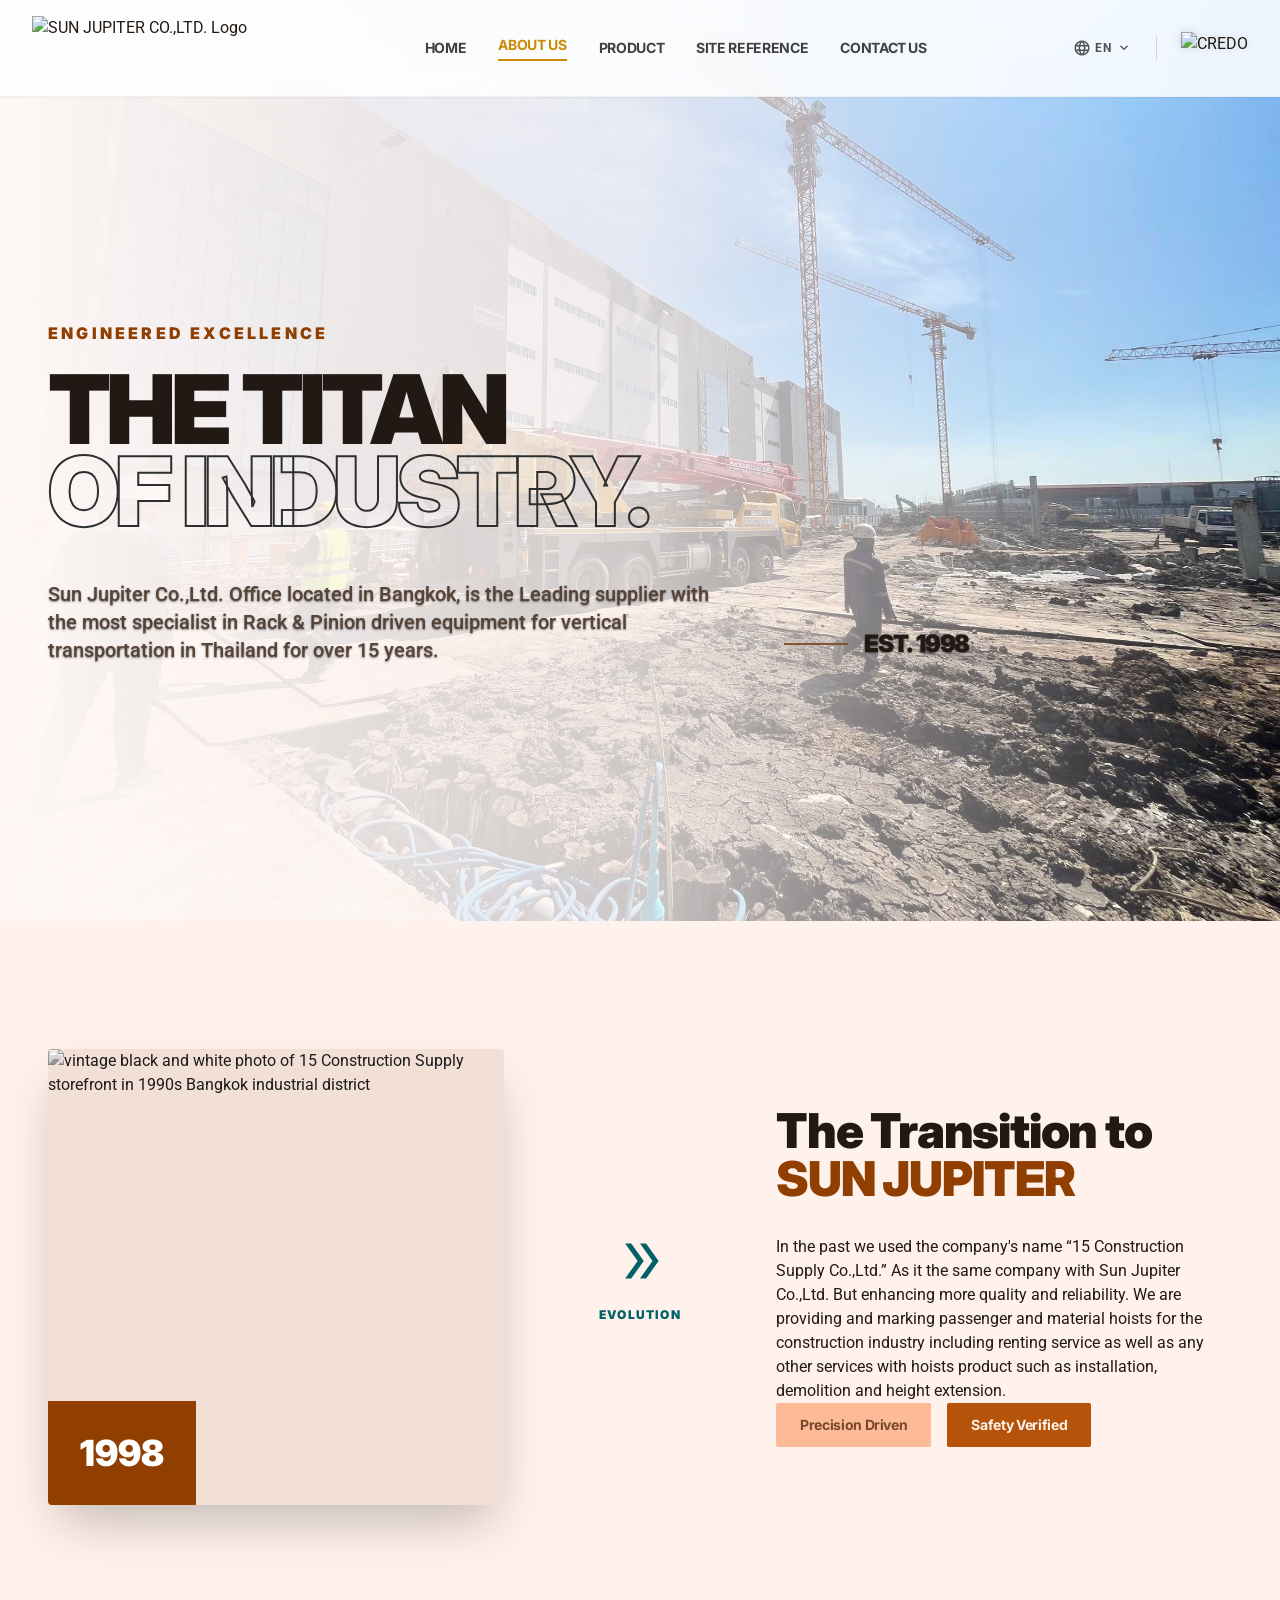
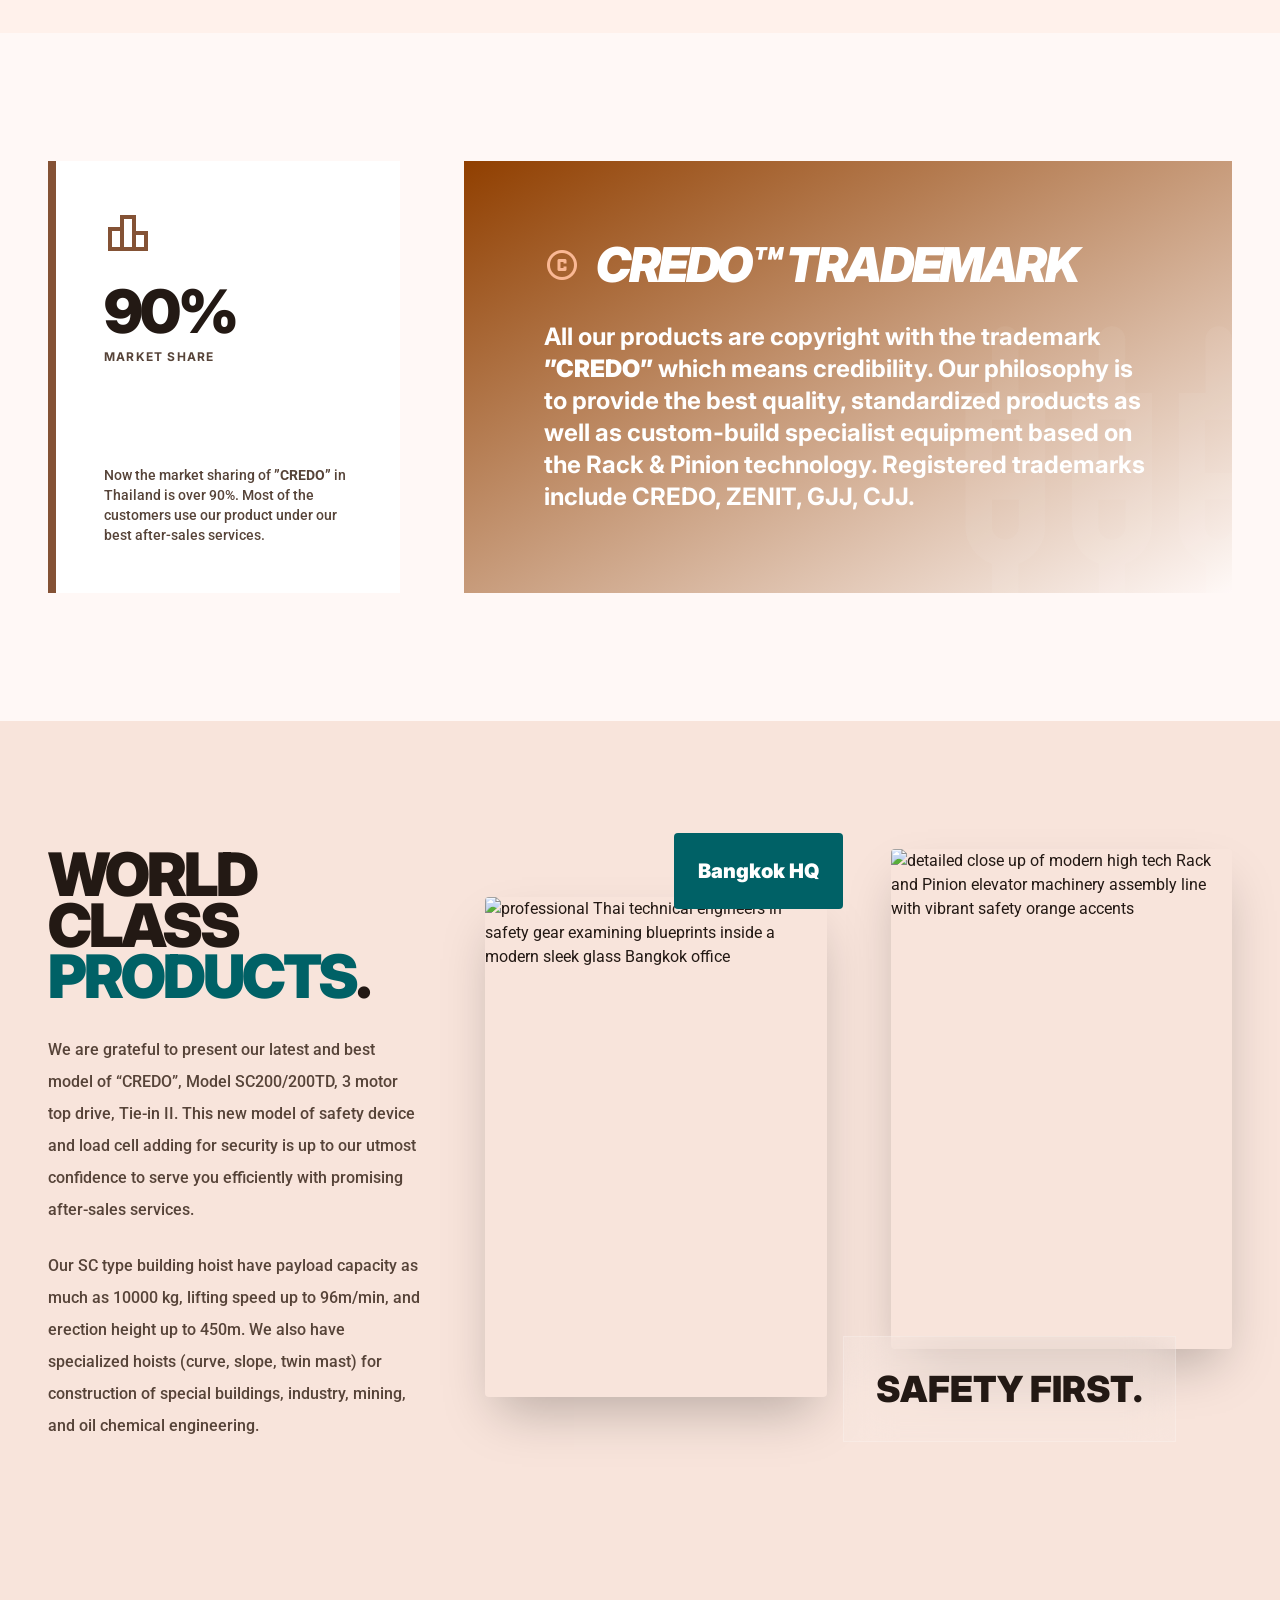
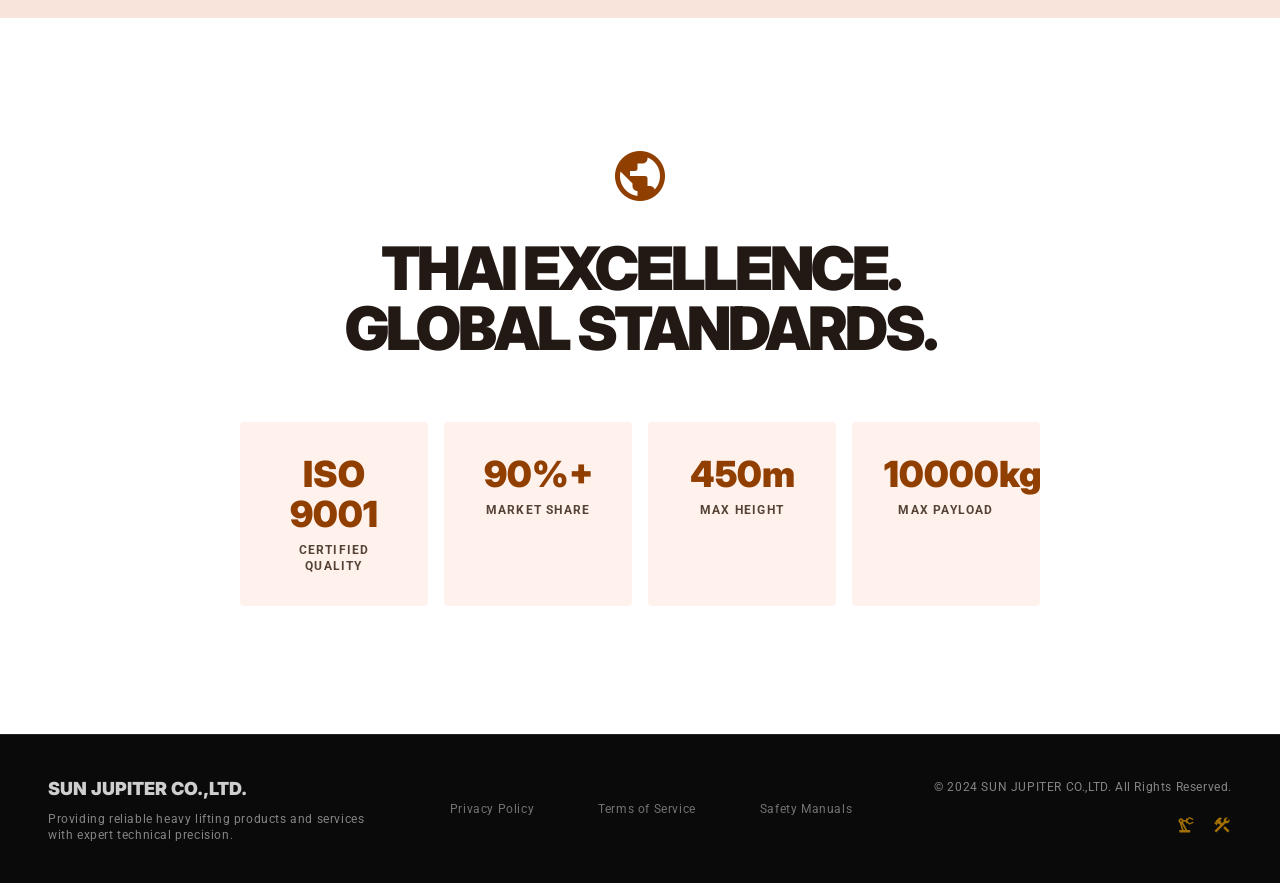
==== commit 688d020f: "Add files via upload" ====
--- a/about.html
+++ b/about.html
@@ -1,4 +1,4 @@
-<!DOCTYPE html>
+﻿<!DOCTYPE html>
 
 <html class="light" lang="en"><head>
   <title>บริษัท ซัน จูปิเตอร์ จำกัด | เกี่ยวกับเรา</title>
@@ -182,7 +182,7 @@
 <a href="#main-content" class="sr-only focus:not-sr-only focus:fixed focus:top-4 focus:left-4 focus:z-[100] focus:bg-yellow-600 focus:text-white focus:px-4 focus:py-2 focus:font-bold focus:rounded">Skip to main content</a>
 <!-- STANDARDIZED NAVBAR -->
 <nav aria-label="Main navigation" class="fixed top-0 w-full z-50 bg-white/85 backdrop-blur-md shadow-sm border-b border-neutral-200/50 flex justify-between items-center px-8 py-4 max-w-none transition-all duration-300">
-<a href="index.html" class="flex items-center transition-transform hover:scale-105" onclick="if(window.navigateToSPA){event.preventDefault();window.navigateToSPA('index.html')}" aria-label="SUN JUPITER CO.,LTD. — Go to homepage">
+<a href="index.html" class="flex items-center transition-transform hover:scale-105 ml-6" onclick="if(window.navigateToSPA){event.preventDefault();window.navigateToSPA('index.html')}" aria-label="SUN JUPITER CO.,LTD. — Go to homepage">
 <img loading="eager" alt="SUN JUPITER CO.,LTD. Logo" class="h-10 md:h-16 w-auto object-contain mobile-logo-sm" src="assets/sunjupiter-logo.webp"/>
 </a>
 <div class="hidden md:flex items-center space-x-8 font-headline font-bold tracking-tight text-sm uppercase">
@@ -233,7 +233,7 @@
 <header id="main-content" class="pt-24 relative min-h-[921px] flex items-center overflow-hidden bg-surface">
 <div class="absolute inset-0 z-0">
 <div class="absolute inset-0 bg-gradient-to-r from-surface via-surface/80 to-transparent z-10"></div>
-<img loading="eager" alt="high-resolution wide shot of a modern Bangkok architectural landmark at sunrise with heavy construction cranes in the distance" class="w-full h-full object-cover" data-alt="high-resolution wide shot of a modern Bangkok architectural landmark at sunrise with heavy construction cranes in the distance" src="https://lh3.googleusercontent.com/aida-public/[base64]"/>
+<img loading="eager" alt="construction site with cranes and workers" class="w-full h-full object-cover" src="assets/about-hero.jpg"/>
 </div>
 <div class="container mx-auto px-12 relative z-20">
 <div class="max-w-5xl">
@@ -271,7 +271,7 @@
 <div class="md:col-span-5">
 <h2 class="font-headline font-black text-5xl mb-8 tracking-tight">The Transition to <span class="text-primary">SUN JUPITER</span></h2>
 <p class=”text-on-surface-variant leading-loose mb-6 font-medium”>In the past we used the company's name “15 Construction Supply Co.,Ltd.” As it the same company with Sun Jupiter Co.,Ltd. But enhancing more quality and reliability. We are providing and marking passenger and material hoists for the construction industry including renting service as well as any other services with hoists product such as installation, demolition and height extension.</p>
-<div class="flex gap-4">
+<div class="flex gap-4 mt-10">
 <div class="px-6 py-3 bg-secondary-container text-on-secondary-container font-headline font-bold text-sm tracking-tight rounded-md">Precision Driven</div>
 <div class="px-6 py-3 bg-primary-container text-on-primary-container font-headline font-bold text-sm tracking-tight rounded-md">Safety Verified</div>
 </div>
